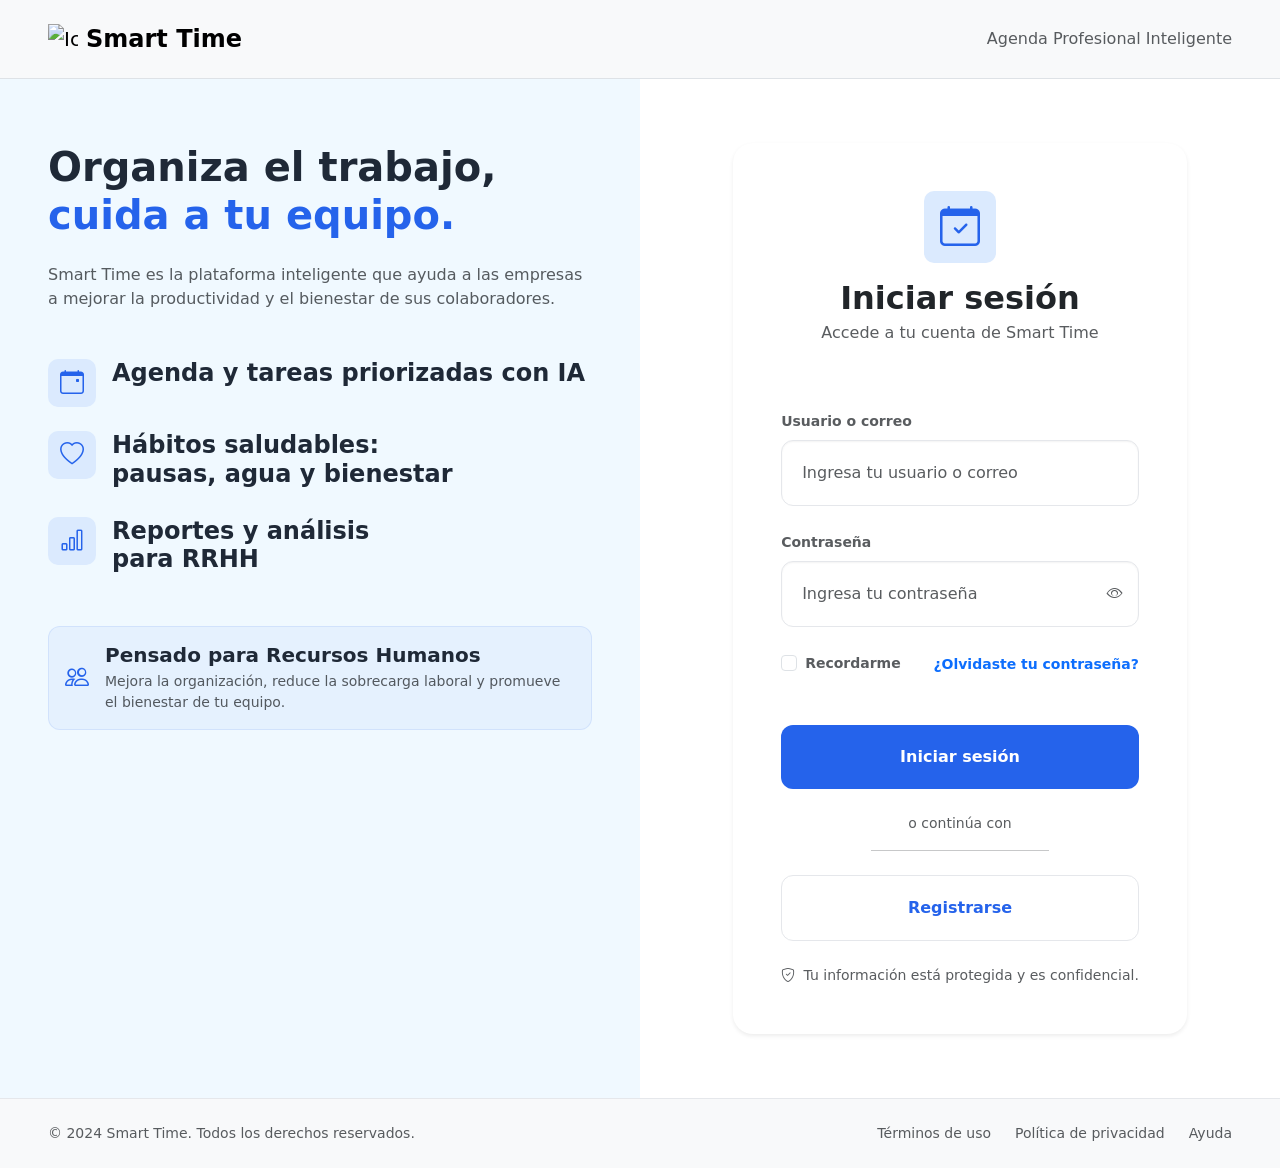
==== index.html @ 5d90b112 "Commit inicial de interfaz de login" ====
<!DOCTYPE html>
<html lang="es">
<head>
    <meta charset="UTF-8">
    <meta name="viewport" content="width=device-width, initial-scale=1.0">
    <title>Smart Time - Agenda Profesional Inteligente</title>
    <link href="https://cdn.jsdelivr.net/npm/bootstrap@5.3.0/dist/css/bootstrap.min.css" rel="stylesheet">
    <link rel="stylesheet" href="https://cdn.jsdelivr.net/npm/bootstrap-icons@1.11.0/font/bootstrap-icons.css">
    <style>
        :root {
            --st-primary-blue: #2563EB; /* Azul de los botones y textos resaltados */
            --st-bg-light-blue: #F0F9FF; /* Fondo claro de la izquierda */
            --st-text-dark: #1F2937; /* Color de texto principal */
            --st-text-muted: #6B7280; /* Color de texto secundario */
        }

        body {
            font-family: system-ui, -apple-system, sans-serif;
            color: var(--st-text-dark);
            background-color: #fff;
        }

        /* Estilos para el contenedor principal de la página completa */
        .full-page-container {
            min-height: 100vh;
            display: flex;
            flex-direction: column;
        }

        .main-content {
            flex: 1;
            display: flex;
        }

        /* Estilos de la columna izquierda (Fondo, Padding) */
        .left-panel {
            background-color: var(--st-bg-light-blue);
            padding: 4rem 3rem;
            position: relative;
        }

        .hero-title {
            font-weight: 800;
            line-height: 1.2;
            margin-bottom: 1.5rem;
        }

        .hero-text-blue {
            color: var(--st-primary-blue);
        }

        .feature-icon-wrapper {
            background-color: #DBEAFE; /* Fondo azul muy claro para iconos */
            border-radius: 10px;
            display: flex;
            align-items: center;
            justify-content: center;
            width: 48px;
            height: 48px;
            margin-right: 1rem;
        }

        .feature-icon {
            font-size: 1.5rem;
            color: var(--st-primary-blue);
        }

        .feature-title {
            font-weight: 600;
            margin-bottom: 0.25rem;
        }

        .hr-callout {
            background-color: rgba(37, 99, 235, 0.05); /* Fondo muy claro */
            border: 1px solid rgba(37, 99, 235, 0.1);
            border-radius: 12px;
            padding: 1rem;
            margin-top: 2rem;
        }

        /* Estilos de la columna derecha (Fondo blanco) */
        .right-panel {
            background-color: #fff;
            padding: 4rem 3rem;
        }

        .login-card {
            border: none;
            box-shadow: 0 10px 15px -3px rgba(0, 0, 0, 0.1); /* Sombra suave */
            border-radius: 20px;
        }

        .login-title {
            font-weight: 800;
        }

        /* Input con bordes redondeados y sombra interior suave */
        .form-control-custom {
            border-radius: 12px;
            padding: 1.25rem;
            border: 1px solid #E5E7EB;
            box-shadow: inset 0 1px 2px rgba(0, 0, 0, 0.05);
        }

        .form-control-custom:focus {
            box-shadow: 0 0 0 3px rgba(37, 99, 235, 0.1);
            border-color: var(--st-primary-blue);
        }

        /* Botón de inicio de sesión */
        .btn-st-primary {
            background-color: var(--st-primary-blue);
            color: #fff;
            border-radius: 12px;
            padding: 1.25rem;
            border: none;
            font-weight: 600;
        }

        .btn-st-primary:hover {
            background-color: #1d4ed8;
            color: #fff;
        }

        /* Botón de registro */
        .btn-st-secondary {
            background-color: #fff;
            color: var(--st-primary-blue);
            border: 1px solid #E5E7EB;
            border-radius: 12px;
            padding: 1.25rem;
            font-weight: 600;
        }

        .btn-st-secondary:hover {
            background-color: #F9FAFB;
            color: var(--st-primary-blue);
        }

        /* Pie de página */
        footer {
            border-top: 1px solid #E5E7EB;
            color: var(--st-text-muted);
            font-size: 0.875rem;
        }
    </style>
</head>
<body class="bg-light">

<div class="full-page-container">

    <nav class="navbar navbar-expand-lg navbar-light bg-light py-3 border-bottom">
        <div class="container-fluid px-5">
            <a class="navbar-brand d-flex align-items-center" href="#">
                <img src="path/to/icon.png" alt="Icono" width="30" height="30" class="me-2"> <span class="fs-4 fw-bold">Smart Time</span>
            </a>
            <span class="navbar-text text-muted">Agenda Profesional Inteligente</span>
        </div>
    </nav>

    <div class="main-content">
        <div class="col-lg-6 left-panel">
            <div class="container-fluid px-0">
                <h1 class="hero-title">Organiza el trabajo,<br><span class="hero-text-blue">cuida a tu equipo.</span></h1>
                <p class="text-muted mb-5">
                    Smart Time es la plataforma inteligente que ayuda a las empresas a mejorar la productividad y el bienestar de sus colaboradores.
                </p>

                <div class="d-flex align-items-start mb-4">
                    <div class="feature-icon-wrapper">
                        <i class="bi bi-calendar-event feature-icon"></i> </div>
                    <div>
                        <h4 class="feature-title">Agenda y tareas priorizadas con IA</h4>
                    </div>
                </div>

                <div class="d-flex align-items-start mb-4">
                    <div class="feature-icon-wrapper">
                        <i class="bi bi-heart feature-icon"></i> </div>
                    <div>
                        <h4 class="feature-title">Hábitos saludables:<br>pausas, agua y bienestar</h4>
                    </div>
                </div>

                <div class="d-flex align-items-start mb-4">
                    <div class="feature-icon-wrapper">
                        <i class="bi bi-bar-chart feature-icon"></i> </div>
                    <div>
                        <h4 class="feature-title">Reportes y análisis<br>para RRHH</h4>
                    </div>
                </div>

                <div class="hr-callout d-flex align-items-center mt-5">
                    <i class="bi bi-people feature-icon me-3"></i>
                    <div>
                        <h5 class="feature-title mb-1">Pensado para Recursos Humanos</h5>
                        <p class="text-muted mb-0 small">Mejora la organización, reduce la sobrecarga laboral y promueve el bienestar de tu equipo.</p>
                    </div>
                </div>
                
                </div>
        </div>

        <div class="col-lg-6 right-panel d-flex align-items-center justify-content-center">
            <div class="card shadow-sm p-5 login-card">
                <div class="text-center mb-5">
                    <div class="feature-icon-wrapper mx-auto mb-3" style="width: 72px; height: 72px;">
                        <i class="bi bi-calendar-check feature-icon" style="font-size: 2.5rem;"></i>
                    </div>
                    <h2 class="login-title mb-1">Iniciar sesión</h2>
                    <p class="text-muted">Accede a tu cuenta de Smart Time</p>
                </div>

                <form>
                    <div class="mb-4">
                        <label for="username" class="form-label text-muted small fw-bold">Usuario o correo</label>
                        <input type="text" class="form-control form-control-custom" id="username" placeholder="Ingresa tu usuario o correo">
                    </div>
                    <div class="mb-4">
                        <label for="password" class="form-label text-muted small fw-bold">Contraseña</label>
                        <div class="position-relative">
                            <input type="password" class="form-control form-control-custom" id="password" placeholder="Ingresa tu contraseña">
                            <i class="bi bi-eye position-absolute end-0 top-50 translate-middle-y me-3 text-muted" style="cursor: pointer;"></i>
                        </div>
                    </div>

                    <div class="d-flex justify-content-between align-items-center mb-5">
                       <div class="form-check">
                         <input class="form-check-input" type="checkbox" id="rememberMe">
    
                          <label class="form-check-label text-muted small fw-bold" for="rememberMe">
                           Recordarme
                          </label>
                       </div>
                        <a href="#" class="text-primary text-decoration-none small fw-bold">¿Olvidaste tu contraseña?</a>
                    </div>

                    <button type="submit" class="btn btn-st-primary w-100 mb-4">Iniciar sesión</button>

                    <div class="text-center mb-4">
                        <p class="text-muted small">o continúa con</p>
                        <hr class="w-50 mx-auto mt-2 mb-4">
                    </div>

                    <button type="button" class="btn btn-st-secondary w-100 mb-4">Registrarse</button>

                    <div class="text-center text-muted small">
                        <i class="bi bi-shield-check me-1"></i> Tu información está protegida y es confidencial.
                    </div>
                </form>
            </div>
        </div>
    </div>

    <footer class="py-4 bg-light">
        <div class="container-fluid px-5 d-flex justify-content-between align-items-center">
            <span class="text-muted">© 2024 Smart Time. Todos los derechos reservados.</span>
            <div class="d-flex gap-4">
                <a href="#" class="text-muted text-decoration-none">Términos de uso</a>
                <a href="#" class="text-muted text-decoration-none">Política de privacidad</a>
                <a href="#" class="text-muted text-decoration-none">Ayuda</a>
            </div>
        </div>
    </footer>

</div>

<script src="https://cdn.jsdelivr.net/npm/bootstrap@5.3.0/dist/js/bootstrap.bundle.min.js"></script>

</body>
</html>
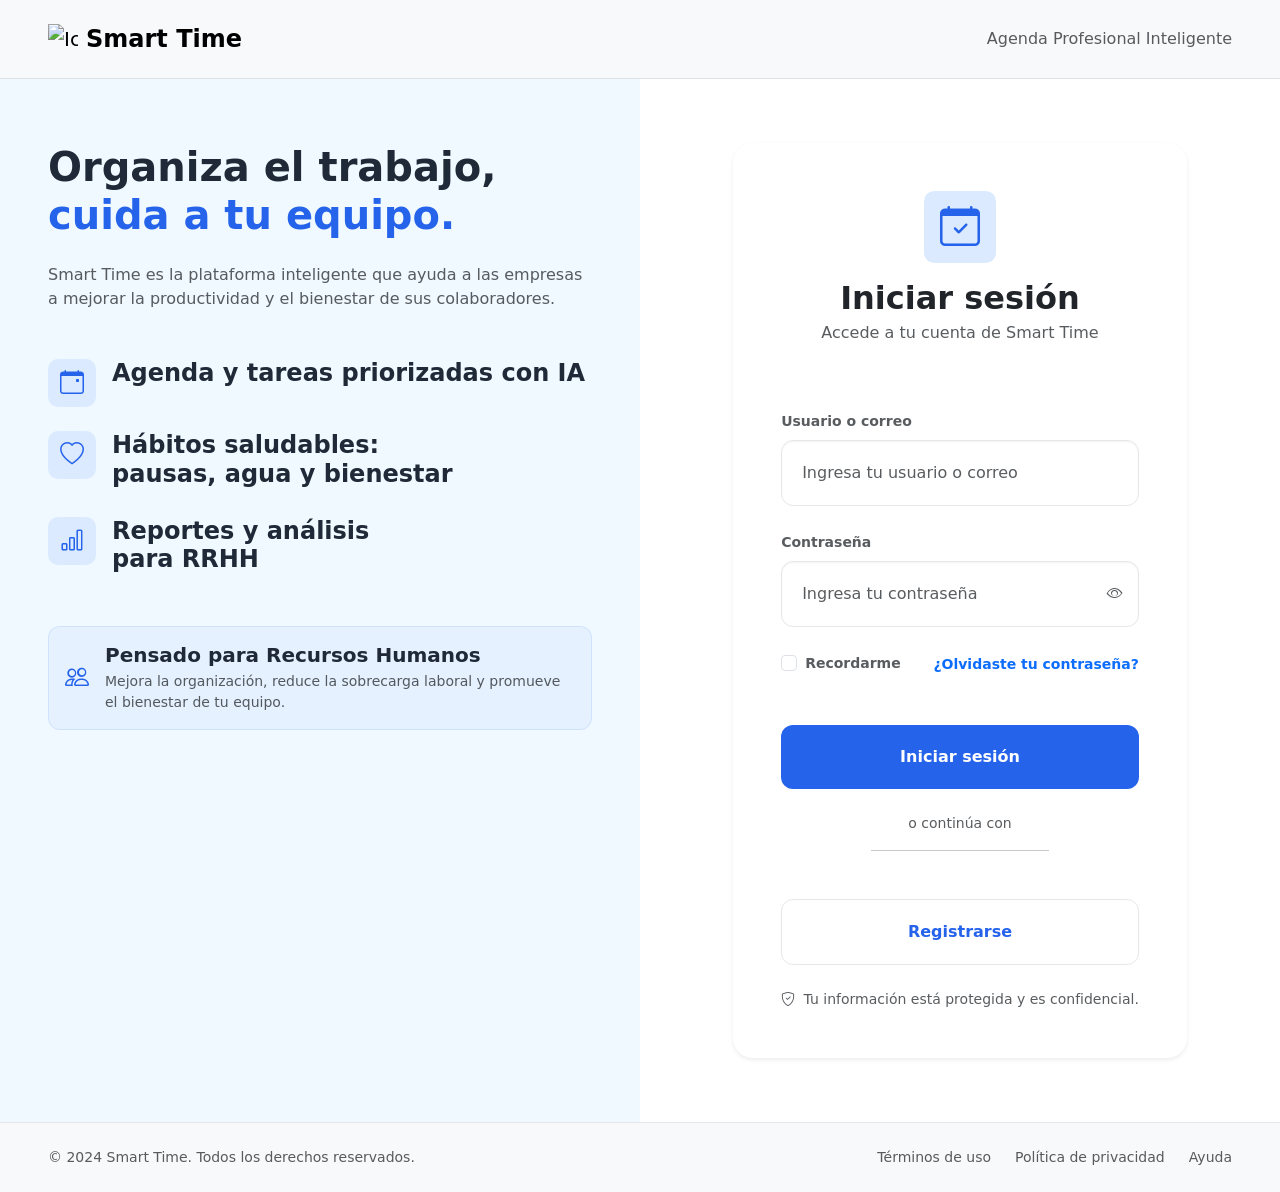
==== commit 3f57ce5b: "Añadido de funcionalidad visual de registro y reseteo de credenciales con validacion visual por Java" ====
--- a/index.html
+++ b/index.html
@@ -1,5 +1,6 @@
 <!DOCTYPE html>
 <html lang="es">
+
 <head>
     <meta charset="UTF-8">
     <meta name="viewport" content="width=device-width, initial-scale=1.0">
@@ -8,10 +9,14 @@
     <link rel="stylesheet" href="https://cdn.jsdelivr.net/npm/bootstrap-icons@1.11.0/font/bootstrap-icons.css">
     <style>
         :root {
-            --st-primary-blue: #2563EB; /* Azul de los botones y textos resaltados */
-            --st-bg-light-blue: #F0F9FF; /* Fondo claro de la izquierda */
-            --st-text-dark: #1F2937; /* Color de texto principal */
-            --st-text-muted: #6B7280; /* Color de texto secundario */
+            --st-primary-blue: #2563EB;
+            /* Azul de los botones y textos resaltados */
+            --st-bg-light-blue: #F0F9FF;
+            /* Fondo claro de la izquierda */
+            --st-text-dark: #1F2937;
+            /* Color de texto principal */
+            --st-text-muted: #6B7280;
+            /* Color de texto secundario */
         }
 
         body {
@@ -50,7 +55,8 @@
         }
 
         .feature-icon-wrapper {
-            background-color: #DBEAFE; /* Fondo azul muy claro para iconos */
+            background-color: #DBEAFE;
+            /* Fondo azul muy claro para iconos */
             border-radius: 10px;
             display: flex;
             align-items: center;
@@ -71,7 +77,8 @@
         }
 
         .hr-callout {
-            background-color: rgba(37, 99, 235, 0.05); /* Fondo muy claro */
+            background-color: rgba(37, 99, 235, 0.05);
+            /* Fondo muy claro */
             border: 1px solid rgba(37, 99, 235, 0.1);
             border-radius: 12px;
             padding: 1rem;
@@ -86,7 +93,8 @@
 
         .login-card {
             border: none;
-            box-shadow: 0 10px 15px -3px rgba(0, 0, 0, 0.1); /* Sombra suave */
+            box-shadow: 0 10px 15px -3px rgba(0, 0, 0, 0.1);
+            /* Sombra suave */
             border-radius: 20px;
         }
 
@@ -145,127 +153,217 @@
         }
     </style>
 </head>
+<script src="assets/app.js"></script>
+
 <body class="bg-light">
 
-<div class="full-page-container">
-
-    <nav class="navbar navbar-expand-lg navbar-light bg-light py-3 border-bottom">
-        <div class="container-fluid px-5">
-            <a class="navbar-brand d-flex align-items-center" href="#">
-                <img src="path/to/icon.png" alt="Icono" width="30" height="30" class="me-2"> <span class="fs-4 fw-bold">Smart Time</span>
-            </a>
-            <span class="navbar-text text-muted">Agenda Profesional Inteligente</span>
-        </div>
-    </nav>
-
-    <div class="main-content">
-        <div class="col-lg-6 left-panel">
-            <div class="container-fluid px-0">
-                <h1 class="hero-title">Organiza el trabajo,<br><span class="hero-text-blue">cuida a tu equipo.</span></h1>
-                <p class="text-muted mb-5">
-                    Smart Time es la plataforma inteligente que ayuda a las empresas a mejorar la productividad y el bienestar de sus colaboradores.
-                </p>
-
-                <div class="d-flex align-items-start mb-4">
-                    <div class="feature-icon-wrapper">
-                        <i class="bi bi-calendar-event feature-icon"></i> </div>
-                    <div>
-                        <h4 class="feature-title">Agenda y tareas priorizadas con IA</h4>
-                    </div>
+    <div class="full-page-container">
+
+        <nav class="navbar navbar-expand-lg navbar-light bg-light py-3 border-bottom">
+            <div class="container-fluid px-5">
+                <a class="navbar-brand d-flex align-items-center" href="#">
+                    <img src="path/to/icon.png" alt="Icono" width="30" height="30" class="me-2"> <span
+                        class="fs-4 fw-bold">Smart Time</span>
+                </a>
+                <span class="navbar-text text-muted">Agenda Profesional Inteligente</span>
+            </div>
+        </nav>
+
+        <div class="main-content">
+            <div class="col-lg-6 left-panel">
+                <div class="container-fluid px-0">
+                    <h1 class="hero-title">Organiza el trabajo,<br><span class="hero-text-blue">cuida a tu
+                            equipo.</span></h1>
+                    <p class="text-muted mb-5">
+                        Smart Time es la plataforma inteligente que ayuda a las empresas a mejorar la productividad y el
+                        bienestar de sus colaboradores.
+                    </p>
+
+                    <div class="d-flex align-items-start mb-4">
+                        <div class="feature-icon-wrapper">
+                            <i class="bi bi-calendar-event feature-icon"></i>
+                        </div>
+                        <div>
+                            <h4 class="feature-title">Agenda y tareas priorizadas con IA</h4>
+                        </div>
+                    </div>
+
+                    <div class="d-flex align-items-start mb-4">
+                        <div class="feature-icon-wrapper">
+                            <i class="bi bi-heart feature-icon"></i>
+                        </div>
+                        <div>
+                            <h4 class="feature-title">Hábitos saludables:<br>pausas, agua y bienestar</h4>
+                        </div>
+                    </div>
+
+                    <div class="d-flex align-items-start mb-4">
+                        <div class="feature-icon-wrapper">
+                            <i class="bi bi-bar-chart feature-icon"></i>
+                        </div>
+                        <div>
+                            <h4 class="feature-title">Reportes y análisis<br>para RRHH</h4>
+                        </div>
+                    </div>
+
+                    <div class="hr-callout d-flex align-items-center mt-5">
+                        <i class="bi bi-people feature-icon me-3"></i>
+                        <div>
+                            <h5 class="feature-title mb-1">Pensado para Recursos Humanos</h5>
+                            <p class="text-muted mb-0 small">Mejora la organización, reduce la sobrecarga laboral y
+                                promueve el bienestar de tu equipo.</p>
+                        </div>
+                    </div>
+
                 </div>
-
-                <div class="d-flex align-items-start mb-4">
-                    <div class="feature-icon-wrapper">
-                        <i class="bi bi-heart feature-icon"></i> </div>
-                    <div>
-                        <h4 class="feature-title">Hábitos saludables:<br>pausas, agua y bienestar</h4>
-                    </div>
+            </div>
+
+            <div class="col-lg-6 right-panel d-flex align-items-center justify-content-center">
+                <div class="card shadow-sm p-5 login-card">
+                    <div class="text-center mb-5">
+                        <div class="feature-icon-wrapper mx-auto mb-3" style="width: 72px; height: 72px;">
+                            <i class="bi bi-calendar-check feature-icon" style="font-size: 2.5rem;"></i>
+                        </div>
+                        <h2 class="login-title mb-1">Iniciar sesión</h2>
+                        <p class="text-muted">Accede a tu cuenta de Smart Time</p>
+                    </div>
+
+                    <form>
+                        <div class="mb-4">
+                            <label for="username" class="form-label text-muted small fw-bold">Usuario o correo</label>
+                            <input type="text" class="form-control form-control-custom" id="username"
+                                placeholder="Ingresa tu usuario o correo">
+                        </div>
+                        <div class="mb-4">
+                            <label for="password" class="form-label text-muted small fw-bold">Contraseña</label>
+                            <div class="position-relative">
+                                <input type="password" class="form-control form-control-custom" id="password"
+                                    placeholder="Ingresa tu contraseña">
+                                <i class="bi bi-eye position-absolute end-0 top-50 translate-middle-y me-3 text-muted"
+                                    style="cursor: pointer;"></i>
+                            </div>
+                        </div>
+
+                        <div class="d-flex justify-content-between align-items-center mb-5">
+                            <div class="form-check">
+                                <input class="form-check-input" type="checkbox" id="rememberMe">
+
+                                <label class="form-check-label text-muted small fw-bold" for="rememberMe">
+                                    Recordarme
+                                </label>
+                            </div>
+                            <a href="#" class="text-primary text-decoration-none small fw-bold" data-bs-toggle="modal"
+                                data-bs-target="#resetPasswordModal">¿Olvidaste tu contraseña?</a>
+                            <div class="modal fade" id="resetPasswordModal" tabindex="-1" aria-hidden="true">
+                                <div class="modal-dialog modal-dialog-centered">
+                                    <div class="modal-content p-4" style="border-radius: 20px;">
+                                        <div class="modal-header border-0">
+                                            <h5 class="modal-title fw-bold fs-3">Recuperar Contraseña</h5>
+                                            <button type="button" class="btn-close" data-bs-dismiss="modal"
+                                                aria-label="Close"></button>
+                                        </div>
+                                        <div class="modal-body">
+                                            <p class="text-muted small">Ingresa tu correo electrónico y te enviaremos
+                                                las instrucciones para restablecer tu contraseña de forma local.</p>
+
+                                            <form class="needs-validation" novalidate id="formResetPassword">
+                                                <div class="mb-3">
+                                                    <label class="form-label text-muted small fw-bold">Correo
+                                                        Electrónico</label>
+                                                    <input type="email" class="form-control form-control-custom"
+                                                        placeholder="correo@ejemplo.com" required>
+                                                    <div class="invalid-feedback">Ingresa el correo asociado a tu
+                                                        cuenta.</div>
+                                                </div>
+                                                <button type="submit" class="btn btn-st-primary w-100 mt-2">Enviar
+                                                    enlace de recuperación</button>
+                                            </form>
+
+                                            <div class="alert alert-success mt-3 d-none" id="resetAlert" role="alert">
+                                                <i class="bi bi-check-circle-fill me-2"></i> ¡Enlace enviado! Revisa tu
+                                                bandeja de entrada simulada.
+                                            </div>
+                                        </div>
+                                    </div>
+                                </div>
+                            </div>
+                        </div>
+
+                        <button type="submit" class="btn btn-st-primary w-100 mb-4">Iniciar sesión</button>
+
+                        <div class="text-center mb-4">
+                            <p class="text-muted small">o continúa con</p>
+                            <hr class="w-50 mx-auto mt-2 mb-4">
+                        </div>
+                        <button type="button" class="btn btn-st-secondary w-100 mb-4" data-bs-toggle="modal"
+                            data-bs-target="#registerModal">Registrarse</button>
+
+
+                        <div class="modal fade" id="registerModal" tabindex="-1" aria-labelledby="registerModalLabel"
+                            aria-hidden="true">
+                            <div class="modal-dialog modal-dialog-centered">
+                                <div class="modal-content p-4" style="border-radius: 20px;">
+                                    <div class="modal-header border-0">
+                                        <h5 class="modal-title fw-bold fs-3" id="registerModalLabel">Crear Cuenta</h5>
+                                        <button type="button" class="btn-close" data-bs-dismiss="modal"
+                                            aria-label="Close"></button>
+                                    </div>
+                                    <div class="modal-body">
+                                        <form class="needs-validation" novalidate id="formRegister">
+                                            <div class="mb-3">
+                                                <label class="form-label text-muted small fw-bold">Nombre
+                                                    Completo</label>
+                                                <input type="text" class="form-control form-control-custom"
+                                                    placeholder="Ej. Juan Pérez" required>
+                                                <div class="invalid-feedback">Por favor, ingresa tu nombre.</div>
+                                            </div>
+                                            <div class="mb-3">
+                                                <label class="form-label text-muted small fw-bold">Correo
+                                                    Electrónico</label>
+                                                <input type="email" class="form-control form-control-custom"
+                                                    placeholder="correo@ejemplo.com" required>
+                                                <div class="invalid-feedback">Ingresa un correo electrónico válido.
+                                                </div>
+                                            </div>
+                                            <div class="mb-3">
+                                                <label class="form-label text-muted small fw-bold">Contraseña</label>
+                                                <input type="password" class="form-control form-control-custom"
+                                                    id="regPassword" placeholder="Mínimo 6 caracteres" minlength="6"
+                                                    required>
+                                                <div class="invalid-feedback">La contraseña debe tener al menos 6
+                                                    caracteres.</div>
+                                            </div>
+                                            <button type="submit" class="btn btn-st-primary w-100 mt-3">Registrarme en
+                                                Smart Time</button>
+                                        </form>
+                                    </div>
+                                </div>
+                            </div>
+                        </div>
+
+                        <div class="text-center text-muted small">
+                            <i class="bi bi-shield-check me-1"></i> Tu información está protegida y es confidencial.
+                        </div>
+                    </form>
                 </div>
-
-                <div class="d-flex align-items-start mb-4">
-                    <div class="feature-icon-wrapper">
-                        <i class="bi bi-bar-chart feature-icon"></i> </div>
-                    <div>
-                        <h4 class="feature-title">Reportes y análisis<br>para RRHH</h4>
-                    </div>
-                </div>
-
-                <div class="hr-callout d-flex align-items-center mt-5">
-                    <i class="bi bi-people feature-icon me-3"></i>
-                    <div>
-                        <h5 class="feature-title mb-1">Pensado para Recursos Humanos</h5>
-                        <p class="text-muted mb-0 small">Mejora la organización, reduce la sobrecarga laboral y promueve el bienestar de tu equipo.</p>
-                    </div>
-                </div>
-                
-                </div>
-        </div>
-
-        <div class="col-lg-6 right-panel d-flex align-items-center justify-content-center">
-            <div class="card shadow-sm p-5 login-card">
-                <div class="text-center mb-5">
-                    <div class="feature-icon-wrapper mx-auto mb-3" style="width: 72px; height: 72px;">
-                        <i class="bi bi-calendar-check feature-icon" style="font-size: 2.5rem;"></i>
-                    </div>
-                    <h2 class="login-title mb-1">Iniciar sesión</h2>
-                    <p class="text-muted">Accede a tu cuenta de Smart Time</p>
-                </div>
-
-                <form>
-                    <div class="mb-4">
-                        <label for="username" class="form-label text-muted small fw-bold">Usuario o correo</label>
-                        <input type="text" class="form-control form-control-custom" id="username" placeholder="Ingresa tu usuario o correo">
-                    </div>
-                    <div class="mb-4">
-                        <label for="password" class="form-label text-muted small fw-bold">Contraseña</label>
-                        <div class="position-relative">
-                            <input type="password" class="form-control form-control-custom" id="password" placeholder="Ingresa tu contraseña">
-                            <i class="bi bi-eye position-absolute end-0 top-50 translate-middle-y me-3 text-muted" style="cursor: pointer;"></i>
-                        </div>
-                    </div>
-
-                    <div class="d-flex justify-content-between align-items-center mb-5">
-                       <div class="form-check">
-                         <input class="form-check-input" type="checkbox" id="rememberMe">
-    
-                          <label class="form-check-label text-muted small fw-bold" for="rememberMe">
-                           Recordarme
-                          </label>
-                       </div>
-                        <a href="#" class="text-primary text-decoration-none small fw-bold">¿Olvidaste tu contraseña?</a>
-                    </div>
-
-                    <button type="submit" class="btn btn-st-primary w-100 mb-4">Iniciar sesión</button>
-
-                    <div class="text-center mb-4">
-                        <p class="text-muted small">o continúa con</p>
-                        <hr class="w-50 mx-auto mt-2 mb-4">
-                    </div>
-
-                    <button type="button" class="btn btn-st-secondary w-100 mb-4">Registrarse</button>
-
-                    <div class="text-center text-muted small">
-                        <i class="bi bi-shield-check me-1"></i> Tu información está protegida y es confidencial.
-                    </div>
-                </form>
             </div>
         </div>
+
+        <footer class="py-4 bg-light">
+            <div class="container-fluid px-5 d-flex justify-content-between align-items-center">
+                <span class="text-muted">© 2024 Smart Time. Todos los derechos reservados.</span>
+                <div class="d-flex gap-4">
+                    <a href="#" class="text-muted text-decoration-none">Términos de uso</a>
+                    <a href="#" class="text-muted text-decoration-none">Política de privacidad</a>
+                    <a href="#" class="text-muted text-decoration-none">Ayuda</a>
+                </div>
+            </div>
+        </footer>
+
     </div>
 
-    <footer class="py-4 bg-light">
-        <div class="container-fluid px-5 d-flex justify-content-between align-items-center">
-            <span class="text-muted">© 2024 Smart Time. Todos los derechos reservados.</span>
-            <div class="d-flex gap-4">
-                <a href="#" class="text-muted text-decoration-none">Términos de uso</a>
-                <a href="#" class="text-muted text-decoration-none">Política de privacidad</a>
-                <a href="#" class="text-muted text-decoration-none">Ayuda</a>
-            </div>
-        </div>
-    </footer>
-
-</div>
-
-<script src="https://cdn.jsdelivr.net/npm/bootstrap@5.3.0/dist/js/bootstrap.bundle.min.js"></script>
+    <script src="https://cdn.jsdelivr.net/npm/bootstrap@5.3.0/dist/js/bootstrap.bundle.min.js"></script>
 
 </body>
+
 </html>
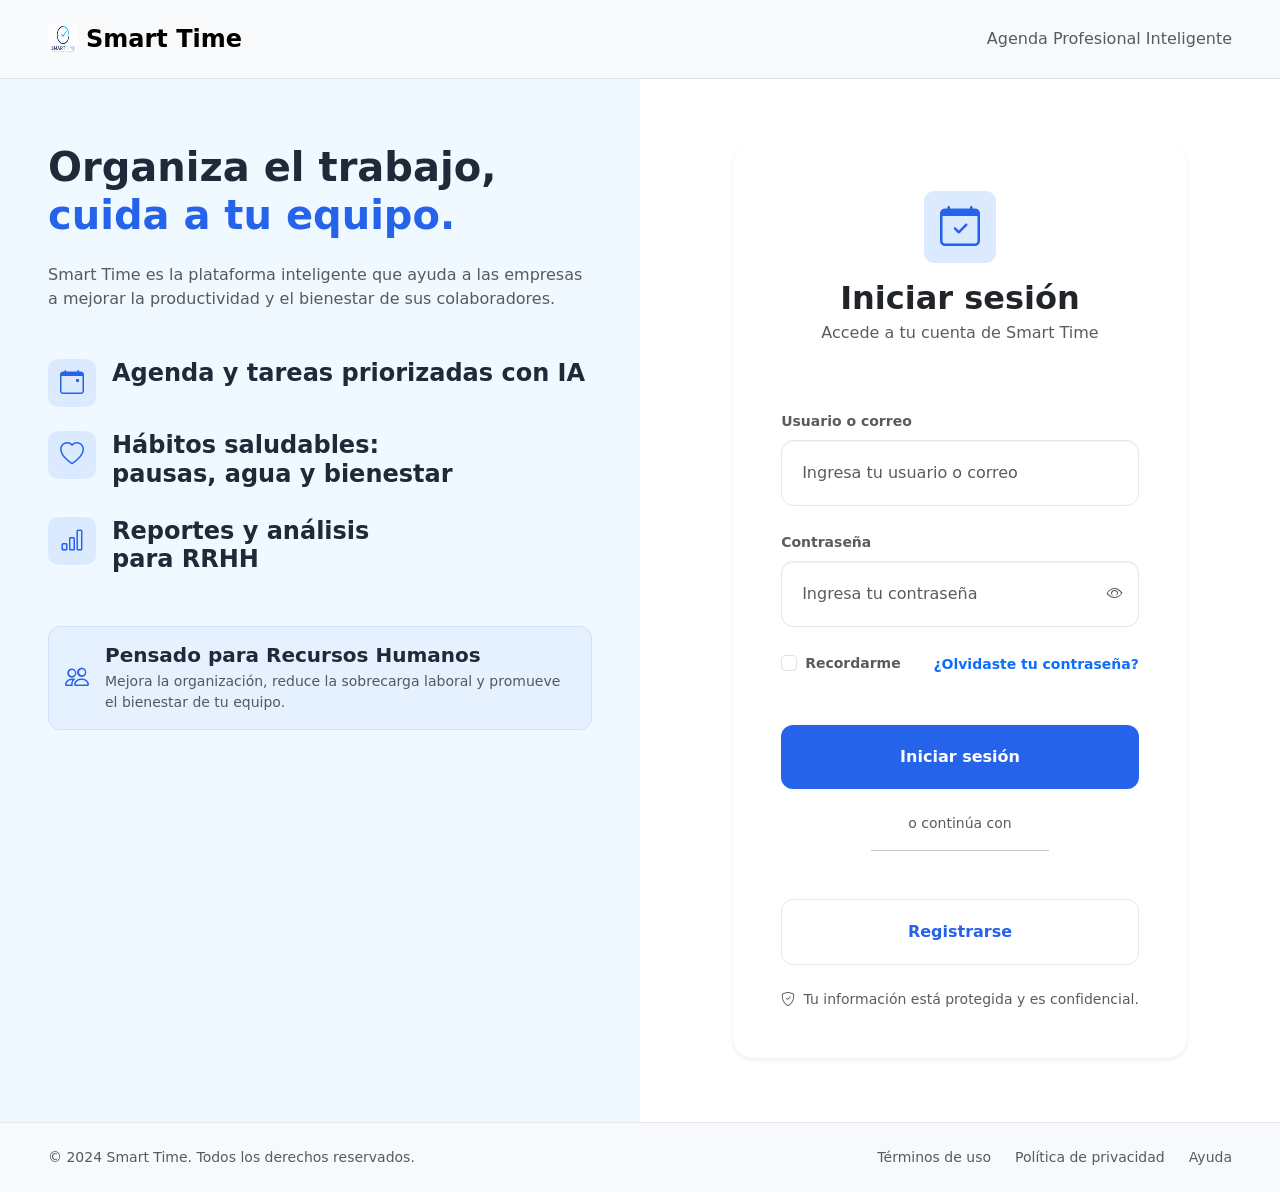
==== commit 54471a83: "Incorporacion de interfaces y armonizacion visual de las mismas" ====
--- a/index.html
+++ b/index.html
@@ -153,7 +153,7 @@
         }
     </style>
 </head>
-<script src="assets/app.js"></script>
+<script src="assets/js/app.js"></script>
 
 <body class="bg-light">
 
@@ -162,7 +162,7 @@
         <nav class="navbar navbar-expand-lg navbar-light bg-light py-3 border-bottom">
             <div class="container-fluid px-5">
                 <a class="navbar-brand d-flex align-items-center" href="#">
-                    <img src="path/to/icon.png" alt="Icono" width="30" height="30" class="me-2"> <span
+                    <img src="assets/imagenes/logo.png" alt="Icono" width="30" height="30" class="me-2"> <span
                         class="fs-4 fw-bold">Smart Time</span>
                 </a>
                 <span class="navbar-text text-muted">Agenda Profesional Inteligente</span>
